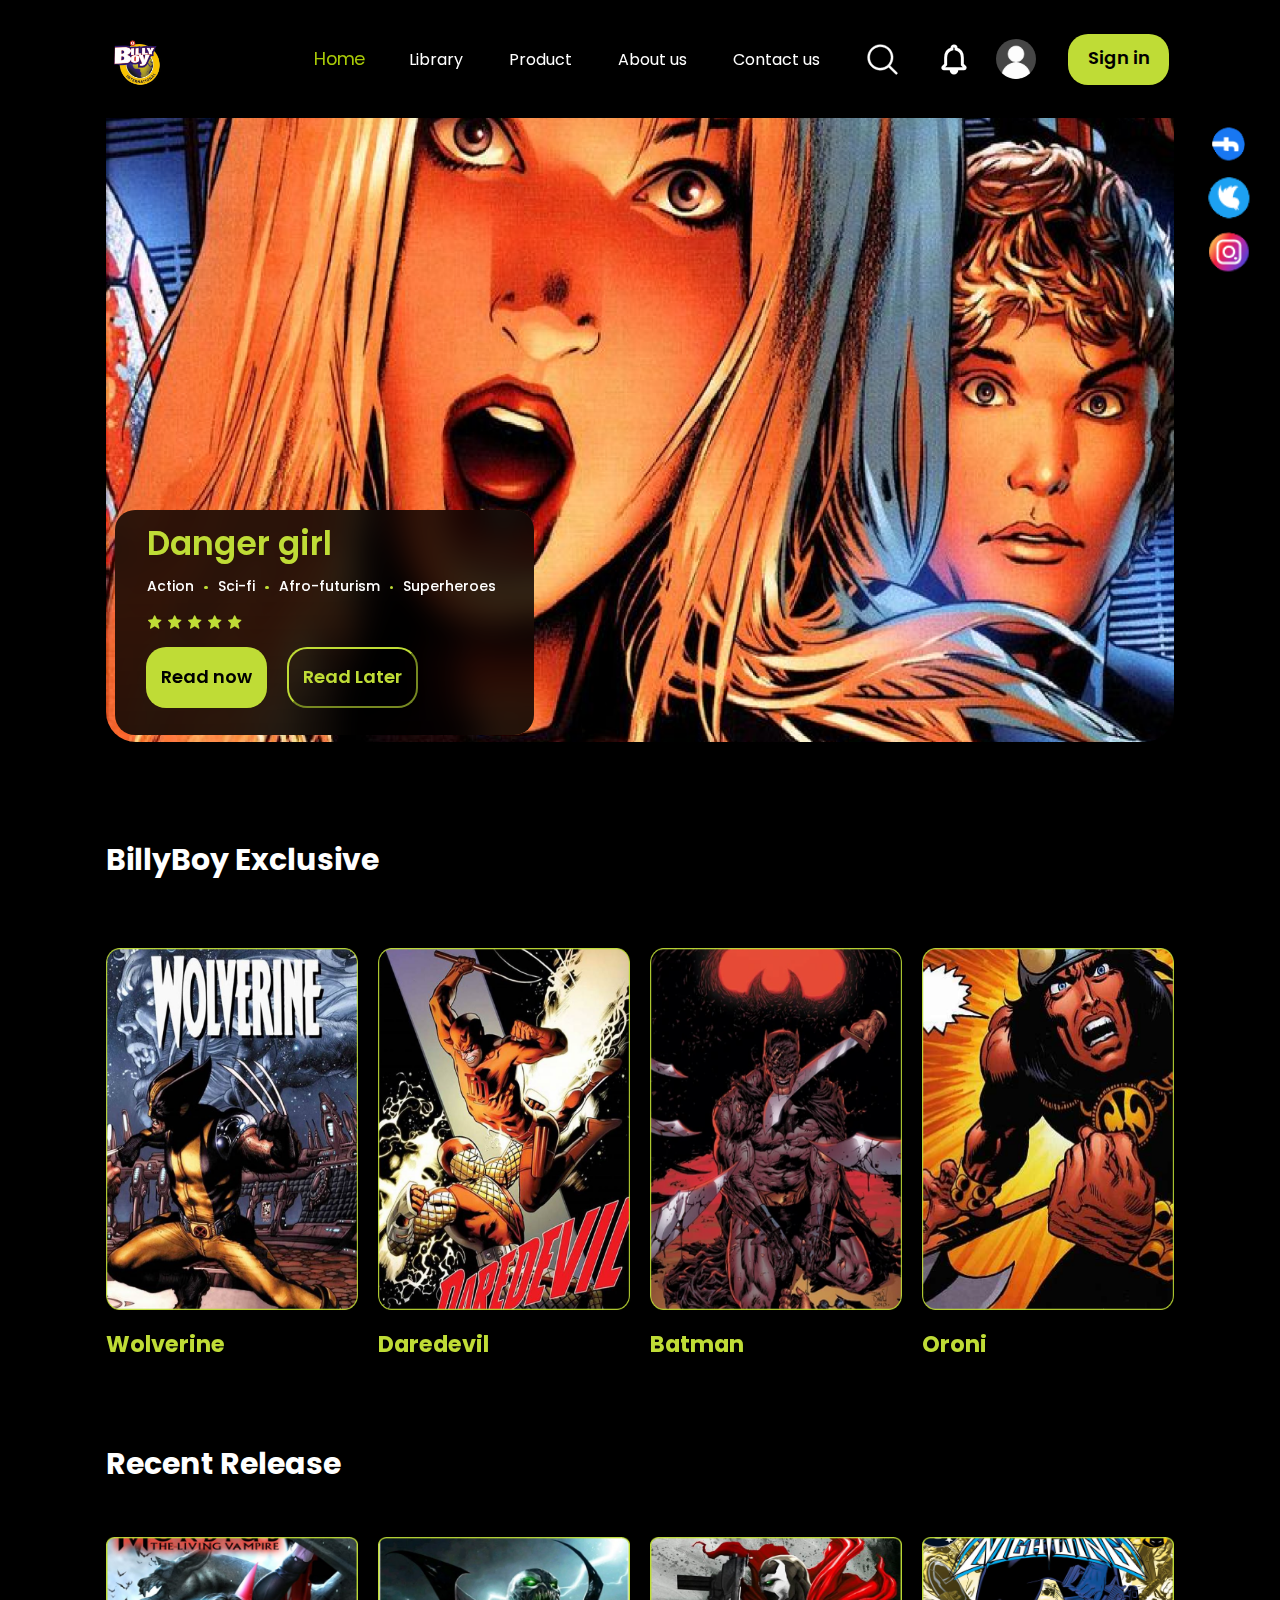
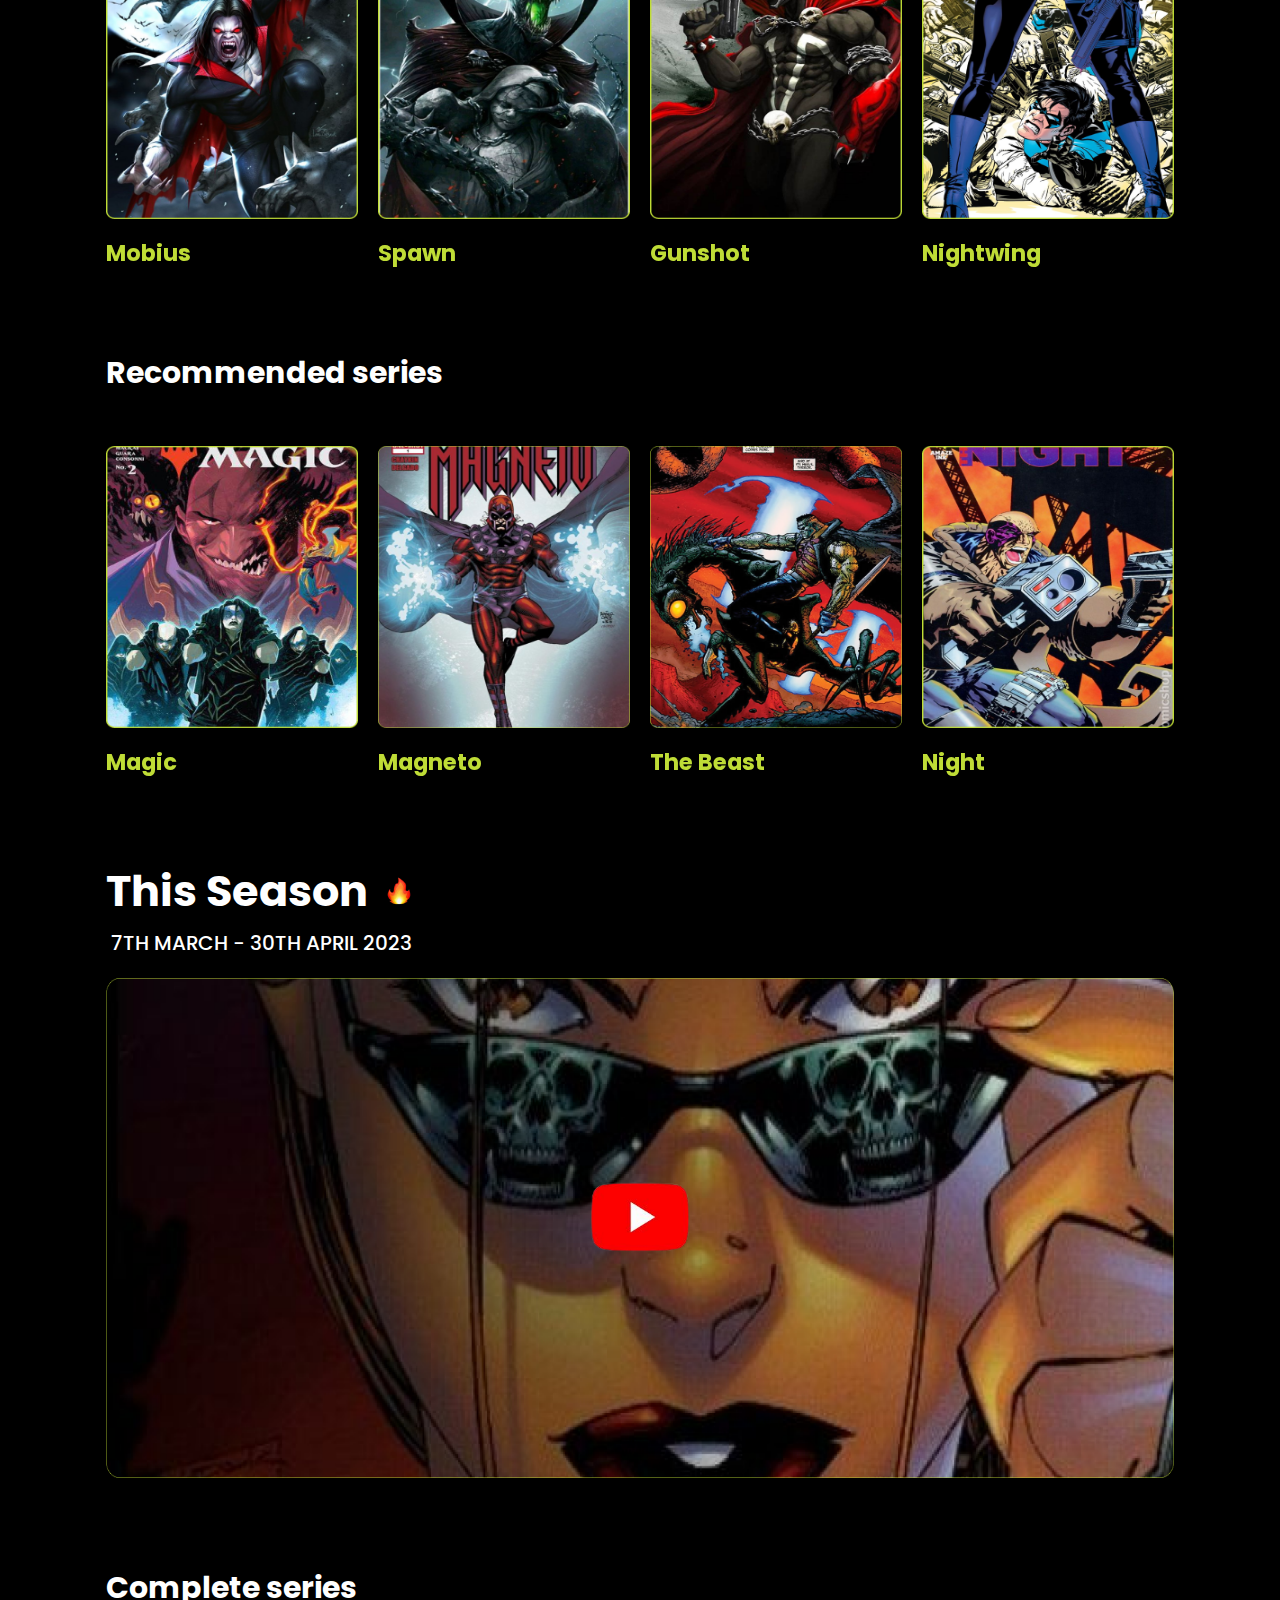
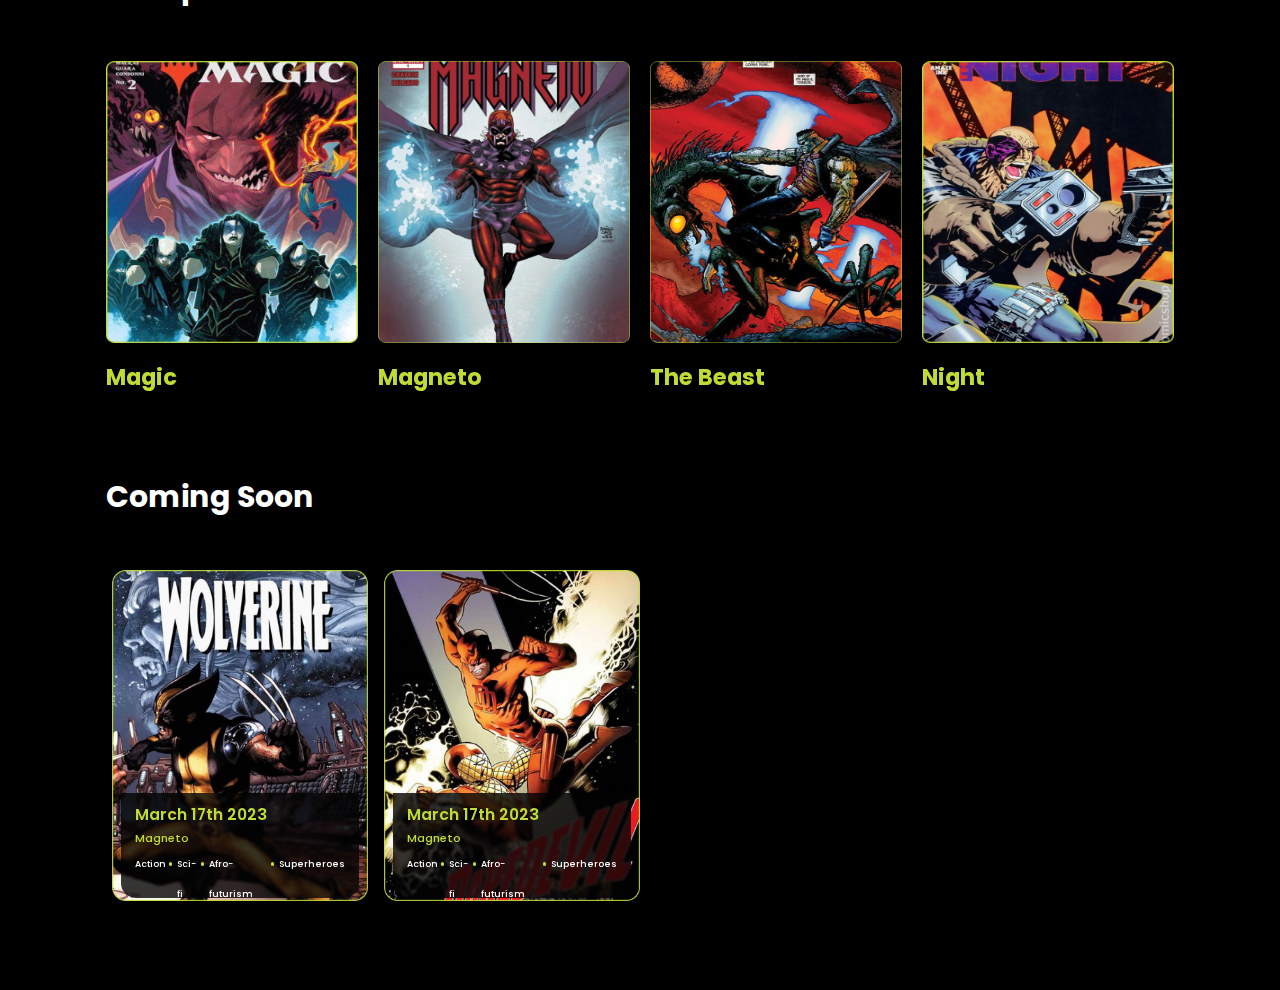
==== index.html @ fcdaa812 "BillyBoy" ====
<!DOCTYPE html>
<html lang="en">
<head>
  <meta charset="UTF-8">
  <meta http-equiv="X-UA-Compatible" content="IE=edge">
  <meta name="viewport" content="width=device-width, initial-scale=1.0">
  <link rel="shortcut-icon" href="img/favicon.ico" type="image/x-icon">
  <title>BillyBoy Comic | Homepage</title>
  <link rel="apple-touch-icon" sizes="180x180" href="img/apple-touch-icon.png">
  <link rel="icon" type="image/png" sizes="32x32" href="img/favicon-32x32.png">
  <link rel="icon" type="image/png" sizes="16x16" href="img/favicon-16x16.png">
  <link rel="manifest" href="img/site.webmanifest">
  <!-- Link To CSS -->
  <link rel="stylesheet" href="css/style.css">
  <!-- Link TO Swiper -->
  <link rel="stylesheet" href="css/swiper-bundle.min.css">
  <!-- Link to Box Icon -->
  <link rel="stylesheet" href="path/to/font-awesome/css/font-awesome.min.css">
  <link href='https://unpkg.com/boxicons@2.1.4/css/boxicons.min.css' rel='stylesheet'>
  
</head>
<body>
    <!-- Header -->
    <header>
      <!-- navbar -->
      <div class="nav container">
        <!-- Logo -->
        <a href="index.html" class="logo">
          <img src="img/BillyBoy.png" alt="BillyBoy Logo">
        </a>
        <!-- Search Box -->
        <div class="search-box">
          <!-- <input type="search" name="" id="search-input" placeholder="Search comic"> -->
          <!-- <i class='bx bx-search'></i>
          <i class='bx bx-bell'></i> -->
          <a href="#search"><img src="img/search.svg" alt=""></a>
          <a class="vector-icon3" href="#notification"><img src="img/vector3.svg" alt=""></a>
        </div>
        <!-- User -->
        <a href="#" class="user">
          <img src="img/uu.png" alt="" class="user-img">
        </a>
        <button class="btn_3">
          <a href="#sign-in" class="signin-btn">Sign in</a>
        </button>
        <div class="social-links">
          <a href="#" class="fb">
            <img src="img/fb-removebg-preview.png" alt="facebook" class="fb-icon">
          </a>
          <a href="#" class="twitter">
            <img src="img/tw-removebg-preview.png" class="twitter-icon">
          </a>
          <a href="#" class="insta">
            <img src="img/ins-removebg-preview.png" alt="" class="insta-icon">
          </a>
        </div>
        <!-- NavBar -->
        <div class="navbar">
          <a href="#home" class="nav-link nav-active">
            <!-- <i class='bx bx-home'></i> -->
            <span class="nav-link-title">Home</span>
          </a>
          <a href="#about" class="nav-link">
            <!-- <i class='bx bx-home'></i> -->
            <span class="nav-link-title">Library</span>
          </a>
          <a href="#home" class="nav-link">
            <!-- <i class='bx bx-library'></i> -->
            <span class="nav-link-title">Product</span>
          </a>
          <a href="#home" class="nav-link">
            <!-- <i class='bx bx-bell' ></i> -->
            <span class="nav-link-title">About us</span>
          </a>
          <a href="#home" class="nav-link">
            <!-- <i class='bx bx-heart'></i> -->
            <span class="nav-link-title">Contact us</span>
          </a>

      
        
        </div>
      </div>
    </header>
    <!-- Home -->
    <section class="home container" id="home">
        <!-- Home Image -->
        <img src="img/Danger.png" alt="" class="home-img">
        <!-- Home Text -->
        <div class="home-text">
          <h1 class="home-title">Danger girl</h1>
          <div class="feature">
            <p>Action <span class="dot"></span> Sci-fi <span class="dot"></span> Afro-futurism <span class="dot"></span> Superheroes</p>
          </div>
          <p class="rating">
            <i class='bx bxs-star'></i>
            <i class='bx bxs-star'></i>
            <i class='bx bxs-star'></i>
            <i class='bx bxs-star'></i>
            <i class='bx bxs-star'></i>
          </p>
          <!-- <a href="#" class="read-btn"><h3>Read now</h3></a>
          <a href="#" class="later-btn"><h3>Read Later</h3></a> -->
          <div class="cta">
            <button class="btn_1">
              <a href="#Read-now" class="read-btn">Read now</a>
            </button>
            <button class="btn_2">
              <a href="#Read-later" class="later-btn">Read Later</a>
            </button>
          </div>
        </div>
    </section>
    <!-- Home end -->
    <!-- Exclusive start -->
    <section class="exclusive container">
      <!-- heading -->
      <div class="heading">
        <h2 class="heading-title">BillyBoy Exclusive</h2> 
        <!-- Swiper buttons -->
        <div class="swiper-btn">
          <div class="swiper-button-prev"></div>
          <div class="swiper-button-next"></div>
        </div>
      </div>
      <!-- Content -->
      <div class="exclusive-content swiper">
        <div class="swiper-wrapper">
          <!-- comic box 1 -->
          <div class="swiper-slide">
            <div class="comic-box">
              <img src="img/2.png" alt="" class="comic-box-img">
              <div class="box-text">
                <h2 class="comic-title">Wolverine</h2>
              </div>
            </div>
          </div>
          <!-- comic box 2 -->
          <div class="swiper-slide">
            <div class="comic-box">
              <img src="img/1.png" alt="" class="comic-box-img">
              <div class="box-text">
                <h2 class="comic-title">Daredevil</h2>
              </div>
            </div>
          </div>
          <!-- comic box 3 -->
          <div class="swiper-slide">
            <div class="comic-box">
              <img src="img/4.png" alt="" class="comic-box-img">
              <div class="box-text">
                <h2 class="comic-title">Batman</h2>
              </div>
            </div>
          </div>
          <!-- comic box 4 -->
          <div class="swiper-slide">
            <div class="comic-box">
              <img src="img/3.png" alt="" class="comic-box-img">
              <div class="box-text">
                <h2 class="comic-title">Oroni</h2>
              </div>
            </div>
          </div>
          <!-- comic box 5 -->
          <div class="swiper-slide">
            <div class="comic-box">
              <img src="img/5.png" alt="" class="comic-box-img">
              <div class="box-text">
                <h2 class="comic-title">Morbis</h2>
              </div>
            </div>
          </div>
          <!-- comic box 6 -->
          <div class="swiper-slide">
            <div class="comic-box">
              <img src="img/6.png" alt="" class="comic-box-img">
              <div class="box-text">
                <h2 class="comic-title">Spawn</h2>
              </div>
            </div>
          </div>
          <!-- comic box 7 -->
          <div class="swiper-slide">
            <div class="comic-box">
              <img src="img/7.png" alt="" class="comic-box-img">
              <div class="box-text">
                <h2 class="comic-title">Nighthawk</h2>
              </div>
            </div>
          </div>
          <!-- comic box 8 -->
          <div class="swiper-slide">
            <div class="comic-box">
              <img src="img/8.png" alt="" class="comic-box-img">
              <div class="box-text">
                <h2 class="comic-title">Nightwing</h2>
              </div>
            </div>
          </div>
          <!-- comic box 9 -->
          <div class="swiper-slide">
            <div class="comic-box">
              <img src="img/12.png" alt="" class="comic-box-img">
              <div class="box-text">
                <h2 class="comic-title">The Beast</h2>
              </div>
            </div>
          </div> 
        </div>  
      </div>
    </section>
    <!-- Exclusive section End -->
    <!-- Recent Section Starts -->
    <section class="recent container" id="recent">
      <!-- heading -->
      <div class="heading_2" id="rec">
        <h2 class="heading-title_2">Recent Release</h2> 
        <!-- Swiper buttons -->
        <div class="swiper-btn">
          <div class="swiper-button-prev"></div>
          <div class="swiper-button-next"></div>
        </div>
      </div>
      <!-- Content -->
      <div class="recent-content swiper">
        <div class="swiper-wrapper">
          <!-- comic box 1 -->
          <div class="swiper-slide" >
            <div class="comic-box_">
              <img src="img/5.png" alt="" class="comic-box-img">
              <div class="box-text">
                <h2 class="comic-title">Mobius</h2>
              </div>
            </div>
          </div>
          <!-- comic box 2 -->
          <div class="swiper-slide">
            <div class="comic-box_">
              <img src="img/6.png" alt="" class="comic-box-img">
              <div class="box-text">
                <h2 class="comic-title">Spawn</h2>
              </div>
            </div>
          </div>
          <!-- comic box 3 -->
          <div class="swiper-slide">
            <div class="comic-box_">
              <img src="img/7.png" alt="" class="comic-box-img">
              <div class="box-text">
                <h2 class="comic-title">Gunshot</h2>
              </div>
            </div>
          </div>
          <!-- comic box 4 -->
          <div class="swiper-slide">
            <div class="comic-box_">
              <img src="img/8.png" alt="" class="comic-box-img">
              <div class="box-text">
                <h2 class="comic-title">Nightwing</h2>
              </div>
            </div>
          </div>
          <!-- comic box 5 -->
          <div class="swiper-slide">
            <div class="comic-box_">
              <img src="img/19.png" alt="" class="comic-box-img">
              <div class="box-text">
                <h2 class="comic-title">Dark Night</h2>
              </div>
            </div>
          </div>
          <!-- comic box 6 -->
          <div class="swiper-slide">
            <div class="comic-box_">
              <img src="img/16.png" alt="" class="comic-box-img">
              <div class="box-text">
                <h2 class="comic-title">Magneto</h2>
              </div>
            </div>
          </div>
          <!-- comic box 7 -->
          <div class="swiper-slide">
            <div class="comic-box_">
              <img src="img/17.png" alt="" class="comic-box-img">
              <div class="box-text">
                <h2 class="comic-title">Magic</h2>
              </div>
            </div>
          </div>
          <!-- comic box 9 -->
          <div class="swiper-slide">
            <div class="comic-box_">
              <img src="img/12.png" alt="" class="comic-box-img">
              <div class="box-text">
                <h2 class="comic-title">The Beast</h2>
              </div>
            </div>
          </div> 
        </div>  
      </div>
    </section>
    <!-- Recent section End -->
    <!-- Recommend Section Starts -->
    <section class="recommend container" id="recommend">
      <!-- heading -->
      <div class="heading_3" id="recm">
        <h2 class="heading-title_3">Recommended series</h2> 
        <!-- Swiper buttons -->
        <div class="swiper-btn">
          <div class="swiper-button-prev"></div>
          <div class="swiper-button-next"></div>
        </div>
      </div>
      <!-- Content -->
      <div class="recommend-content swiper">
        <div class="swiper-wrapper">
          <!-- comic box 1 -->
          <div class="swiper-slide" >
            <div class="comic-box__">
              <img src="img/17.png" alt="" class="comic-box-img">
              <div class="box-text">
                <h2 class="comic-title">Magic</h2>
              </div>
            </div>
          </div>
          <!-- comic box 2 -->
          <div class="swiper-slide">
            <div class="comic-box__">
              <img src="img/11.png" alt="" class="comic-box-img">
              <div class="box-text">
                <h2 class="comic-title">Magneto</h2>
              </div>
            </div>
          </div>
          <!-- comic box 3 -->
          <div class="swiper-slide">
            <div class="comic-box__">
              <img src="img/12.png" alt="" class="comic-box-img">
              <div class="box-text">
                <h2 class="comic-title">The Beast</h2>
              </div>
            </div>
          </div>
          <!-- comic box 4 -->
          <div class="swiper-slide">
            <div class="comic-box__">
              <img src="img/19.png" alt="" class="comic-box-img">
              <div class="box-text">
                <h2 class="comic-title">Night</h2>
              </div>
            </div>
          </div>
          <!-- comic box 5 -->
          <div class="swiper-slide">
            <div class="comic-box__">
              <img src="img/19.png" alt="" class="comic-box-img">
              <div class="box-text">
                <h2 class="comic-title">Dark Night</h2>
              </div>
            </div>
          </div>
          <!-- comic box 6 -->
          <div class="swiper-slide">
            <div class="comic-box__">
              <img src="img/16.png" alt="" class="comic-box-img">
              <div class="box-text">
                <h2 class="comic-title">Magneto</h2>
              </div>
            </div>
          </div>
          <!-- comic box 7 -->
          <div class="swiper-slide">
            <div class="comic-box__">
              <img src="img/17.png" alt="" class="comic-box-img">
              <div class="box-text">
                <h2 class="comic-title">Magic</h2>
              </div>
            </div>
          </div>
          <!-- comic box 9 -->
          <div class="swiper-slide">
            <div class="comic-box__">
              <img src="img/12.png" alt="" class="comic-box-img">
              <div class="box-text">
                <h2 class="comic-title">The Beast</h2>
              </div>
            </div>
          </div> 
        </div>  
      </div>
    </section>
    <!-- Recommend Section Ends -->
    <section class="season container" id="season">
      <!-- heading -->
      <div class="heading_4" id="seas">
        <h5 class="heading-title_4">This Season</h5>
        <img class="fire" src="img/fire.png"/>
      </div>
      <h6>7TH MARCH - 30TH APRIL 2023</h6>
      <div class="youtube">
        <img class="youtube-img" src="img/15.png" alt="">
        <a href="#"><img class="youtube-icon" src="img/youtube.png"></a>
      </div>
    </section>
    <!-- Complete Series Section Starts -->
    <section class="complete container" id="series">
      <!-- heading -->
      <div class="heading_5" id="com-series">
        <h2 class="heading-title_5">Complete series</h2> 
        <!-- Swiper buttons -->
        <div class="swiper-btn">
          <div class="swiper-button-prev"></div>
          <div class="swiper-button-next"></div>
        </div>
      </div>
      <!-- Content -->
      <div class="recommend-content swiper">
        <div class="swiper-wrapper">
          <!-- comic box 1 -->
          <div class="swiper-slide" >
            <div class="comic-box_5">
              <img src="img/17.png" alt="" class="comic-box-img">
              <div class="box-text">
                <h2 class="comic-title">Magic</h2>
              </div>
            </div>
          </div>
          <!-- comic box 2 -->
          <div class="swiper-slide">
            <div class="comic-box_5">
              <img src="img/11.png" alt="" class="comic-box-img">
              <div class="box-text">
                <h2 class="comic-title">Magneto</h2>
              </div>
            </div>
          </div>
          <!-- comic box 3 -->
          <div class="swiper-slide">
            <div class="comic-box_5">
              <img src="img/12.png" alt="" class="comic-box-img">
              <div class="box-text">
                <h2 class="comic-title">The Beast</h2>
              </div>
            </div>
          </div>
          <!-- comic box 4 -->
          <div class="swiper-slide">
            <div class="comic-box_5">
              <img src="img/19.png" alt="" class="comic-box-img">
              <div class="box-text">
                <h2 class="comic-title">Night</h2>
              </div>
            </div>
          </div>
          <!-- comic box 5 -->
          <div class="swiper-slide">
            <div class="comic-box_5">
              <img src="img/19.png" alt="" class="comic-box-img">
              <div class="box-text">
                <h2 class="comic-title">Dark Night</h2>
              </div>
            </div>
          </div>
          <!-- comic box 6 -->
          <div class="swiper-slide">
            <div class="comic-box_5">
              <img src="img/16.png" alt="" class="comic-box-img">
              <div class="box-text">
                <h2 class="comic-title">Magneto</h2>
              </div>
            </div>
          </div>
          <!-- comic box 7 -->
          <div class="swiper-slide">
            <div class="comic-box_5">
              <img src="img/17.png" alt="" class="comic-box-img">
              <div class="box-text">
                <h2 class="comic-title">Magic</h2>
              </div>
            </div>
          </div>
          <!-- comic box 9 -->
          <div class="swiper-slide">
            <div class="comic-box_5">
              <img src="img/12.png" alt="" class="comic-box-img">
              <div class="box-text">
                <h2 class="comic-title">The Beast</h2>
              </div>
            </div>
          </div> 
        </div>  
      </div>
    </section>
    <!-- Complete Seies Section Ends -->
      <!-- Coming Soon Starts -->
    <section class="coming-soon container" id="coming">
        <!-- heading -->
        <div class="heading_6" id="com-soon">
          <h2 class="heading-title_6">Coming Soon</h2> 
          <!-- Swiper buttons -->
          <div class="swiper-btn">
            <div class="swiper-button-prev"></div>
            <div class="swiper-button-next"></div>
          </div>
        </div>
        <!-- Content -->
        <div class="coming-content swiper">
          <div class="swiper-wrapper">
            <!-- comic box 1 -->
            <div class="swiper-slide" >
              <div class="comic-box_6">
                <img src="img/2.png" alt="" class="comic-box-img_1">
                <div class="box-text">
                  <h2 class="date">March 17th 2023</h2>
                  <span class="comic">Magneto</span>
                  <div class="feat">
                    <p>Action <span class="dt"></span> Sci-fi <span class="dt"></span> Afro-futurism <span class="dt"></span> Superheroes</p>
                  </div>
                </div>
              </div>
            </div>
            <div class="swiper-slide" >
              <div class="comic-box_6">
                <img src="img/1.png" alt="" class="comic-box-img_1">
                <div class="box-text">
                  <h2 class="date">March 17th 2023</h2>
                  <span class="comic">Magneto</span>
                  <div class="feat">
                    <p>Action <span class="dt"></span> Sci-fi <span class="dt"></span> Afro-futurism <span class="dt"></span> Superheroes</p>
                  </div>
                </div>
              </div>
            </div>
           </div>
         </div>
            <!-- comic box 2 -->
            <!-- <div class="swiper-slide">
              <div class="comic-box_6">
                <img src="img/11.png" alt="" class="comic-box-img">
                <div class="box-text">
                  <h2 class="comic-title">Magneto</h2>
                </div>
              </div>
            </div> -->
      </section>
      <!-- Coming Soon Section Ends -->
          






    <!-- Link To Swiper js -->
    <script src="js/swiper-bundle.min.js"></script>
    <!-- Link to Js -->
    <script src="js/main.js"></script>

</body>
</html>
---- css/style.css ----
@import url('https://fonts.googleapis.com/css2?family=Montserrat:ital,wght@0,100;0,200;0,300;0,400;0,800;1,200&family=Outfit:wght@400;500;600;700;900&family=Poppins:wght@400;500;600;700&display=swap');

*{
  font-family: 'Poppins', sans-serif;
  margin: 0;
  padding: 0;
  scroll-behavior: smooth;
  box-sizing: border-box;
  scroll-padding-top: 2rem;
}

/* Some variables */
:root {
  --main-color:#BFDC36 ;
  --hover-color: hsl(70, 93%, 41%);
  --body-color:#000000;
  --container-color:#464646 ;
  --text-color:#fff ;
}

a{
  text-decoration:none;
}

li{
  list-style: none;
}

section{
  padding: 3rem 0 2rem;
}

img{
  width: 100%;
}

.logo{
  width: 50px;
  height: 50px;
  left: 90px;
  top: 30px;
  margin: 10px auto 2px 2px;
}

.bx{
  cursor: pointer;
}

body{
  background: var(--body-color);
  color: var(--text-color);
}

.container{
  max-width: 1068px;
  margin: auto;
  width: 100%;
}
header{
  position: fixed;
  top: 0;
  left: 0;
  width: 100%;
  background:var(--body-color);
  z-index: 100;
}

/* Nav */
.nav{
  display: flex;
  align-items: center;
  justify-content: center;
  padding: 5px;
}

/* Search Box */
.search-box{
  width: 100px;
  height: 100px;
  display: flex;
  align-items: center;
  column-gap: 2.7rem;
  margin-top: 0.5rem;
}


/* User */
.user{
  display: flex;
  margin-left: 1.8rem;
  margin-right: 2rem;
}

/* .vector-icon3 {
  margin-left: 8px;
} */

.user-img{
  width: 40px;
  height: 40px;
  object-fit: cover;
  object-position: center;
  border-radius: 50%;
  align-items: center;
  background: var(--container-color);
}

.btn_3{
  width: 101px;
  height: 51px;
  /* left: 1516px; */
  top: 50px;

  background: #BFDC36;
  border-radius: 20px;
  border:none;
  /* margin-left: 150px; */
  /* margin-right: 12px;
  margin-left: 5rem; */
}

.btn_3 .signin-btn{
  line-height: 20px;
  color: var(--body-color);
  font-style: normal;
  font-weight: 600;
  font-size: 18px;
  line-height: 20px;
}

.btn_3 .signin-btn:hover{
  color: var(--text-color);
}

/* Navbar */
.navbar{
  position:fixed;
  /* top: 50%; */
  transform: translateY(-50%);
  margin-top: 1.6rem;
  /* left: 18px; */
  display: flex;
  /* flex-direction: column; */
  /* row-gap: 5rem; */
  padding:0 5px;
  margin-right: 10rem;
}

.social-links{
  position: fixed;
  top: 12%;
  /* left: 400px; */
  right: 10px;
  flex-direction: column ;
  row-gap: 20rem;
  width: 60px;
  margin: 10px;
  object-fit: cover;
  /* object-position: center; */
  border-radius:100px;
  align-items: center;
  /* background: #070477; */
}

.nav-link{
  display: flex;
  align-items: center;
  color: var(--text-color);
  padding: 0 15px;
  margin-left: 1rem;
}

.nav-link:hover,
.nav-active{
  color: var(--hover-color);
  transition: 0.25s all linear;
  transform: scale(1.1);

}

.nav-link .bx{
  font-size: 1.6rem;
}

.nav-link-title{
  font-size: 1rem;
}

/* Home */
.home{
  position: relative;
  height: 450px;
  display: flex;
  align-items: center;
  /* margin-top: 5rem ; */
  border-radius: 0.5rem;
}

.home-img{
  position: absolute;
  width: 100%;
  height: 155%;
  z-index: -1;
  object-fit: center;
  border-radius: 30px;
  margin-top: 20rem;
}
/* .home-img .home-text{
  padding-top: 100px;
} */
.home-text{
  padding: 31px;
  margin-top: 780px;
  margin-left: 9px;
  margin-bottom: 2px; 
  background: linear-gradient(359.3deg, #000000 -235.13%, rgba(0, 0, 0, 0.8) 61.96%);
  backdrop-filter: blur(15px);
  /* Note: backdrop-filter has minimal browser support */
  
  border-radius: 20px;
  width: 419px;
  height: 225px;
  /* left: 50px; */
  top: 767px;
  justify-content: center;
  align-items: center;
  z-index: 1;
}

.home-title{
  font-size: 33px;
  font-weight: 600;
  color: var(--main-color);
  width: 241px;
  height: 20px;
  line-height: 5px;
  margin-left: 1px;
}

.youtube{
 display: inline-flex;
 align-items: center;
 justify-content: center;
}



.youtube > .youtube-img{
  height: 500px;
}
 .youtube  > .inline{
 position: absolute;
 display: flex;
 margin-bottom: 300px;
 margin-left: 20px;
}

.inline > img{
  width: 79px;
  height: 79px;
}

.inline > h5{
  width: 216px;
  font-size: 21px;
  height: 20px;
  margin-top: 20px;
}

.youtube a{
  position: absolute;
  width: 118px;
  height: 118px;
}
.youtube > .youtube-icon{
  position: absolute;
  width:118px;
  height: 118px;
  margin-left: 115px;
  margin-bottom: 10px;
  margin-right: 100px;
  /* flex-direction: column; */
  justify-content: flex-end;
  padding: 14px;
}
.feature{
  margin-top: 10px;
  margin-left: 1px;
}

.feature p{
  font-size: 14px;
  font-weight: 500;
  line-height: 30px;
  height: 5px;
  display: flex;
}

/* .home-text p{
  font-size: 0.938rem;
  color: var(--text-color);
  display: flex;
  padding-top: 20px;
} */
 .dot{
  background: var(--main-color);
  width: 0.2355rem;
  height:0.2355rem;
  border-radius: 120px;
  margin-top:15px;
  margin-left: 10px;
  margin-right: 10px;
}

.rating{
  width: 152px;
  height: 24px;
  left: 140px;
  margin-top: 35px;
}

.rating .bxs-star{
  color: var(--main-color);
  /* padding-bottom: 20px; */
  width: 15px;
  height: 24px;
  margin-left: 1px;
  display: inline-flex;
}

.cta{
  display: flex;
}

.btn_1{
  display: flex;
  /* color:var(--text-color); */
  width: 121px;
  height: 61px;
  align-items: center;
  justify-content: center;
  border-radius: 20px;
  background: var(--main-color);
  border: none;
  margin-top: 12px;
 
}

.btn_2{
  display: flex;
  width: 131px;
  height: 61px;
  align-items: center;
  justify-content: center;
  border-radius: 20px;
  border-color: var(--main-color);
  background: none;
  margin-left: 20px;
  margin-top: 12px;
}

.read-btn{
  color: var(--body-color);
}

.btn_1 .read-btn{
  width: 115px;
  height: 20px;
  font-weight:600;
  font-size: 18px;
  line-height: 20px;
  font-style: normal;
}

.later-btn{
  color: var(--main-color);
}

.btn_2 .later-btn{
  width: 115px;
  height: 20px;
  font-weight: 600;
  font-size: 18px;
  line-height: 20px;
  font-style: normal;
}

/* Heading */

.heading{
  display: flex;
  align-items: center;
  justify-content: space-between;
  width: 1090x;
  height:400px; 
  left: 84px;
  top: 1233px;
  margin-top: 50px;
  /* margin-bottom: 1rem; */
}

.heading_2{
  display: flex;
  justify-content: space-between;
  /* margin: 50px; */
}

.heading_3{
  display: flex;
  justify-content: space-between;
}

.heading-title_2{
  width: 337px;
  /* left: 300px; */
  font-weight: 700;
  font-size: 30px;
  margin-bottom: 50px;
}

.heading-title_3{
  width: 337px;
  font-weight:700;
  font-size:30px ;
  margin-bottom: 50px;
}

.heading > .heading-title,
.heading > .swiper-btn{
  margin-top: 24rem;
  margin-bottom: 10rem;
}

.heading-title{
  width: 337px;
  left: 90px;
  /* top: 1242px; */
  font-weight: 700;
  font-size: 30px;
  /* line-height: 20px; */
  /* display: flex;
  align-items: center; */
}



/*  Comic box */

.comic-box > .comic-box-img{
  left: 86px;
  width: 100%;
  height:362px;
}

.comic-box > .comic-box-img:hover{
  transform: 0.3s all linear;
  transform: scale(1.1);
  transform: translateZ(2);
}

.comic-box .box-text{
color: var(--main-color);
font-size: 15px;
margin-top: 10px;
}

.comic-box_ .box-text{
  color: var(--main-color);
font-size: 15px;
margin-top: 10px;
}

.comic-box_ > .comic-box-img{
  width: 100%;
  height: 282px;
}

.comic-box_ > .comic-box-img:hover{
  transform: 0.3s all linear;
  transform: scale(1.1);
  transform: translateY(1);
 }

.comic-box__ > .comic-box-img{
  width: 100%;
  height: 282px;
}
.comic-box__ > .comic-box-img:hover{
  transform: 0.3s all linear;
  transform: scale(1.1);
  transform: translateZ(2);
 }

.comic-box__ .box-text{
  color: var(--main-color);
font-size: 15px;
margin-top: 10px;
}

/* Swiper buttons */
.swiper-btn{
  display: flex;
}

.swiper-button-next,
.swiper-button-prev{
  position: static !important;
  margin: 0 30px 0 10px !important;
}

.swiper-button-prev::after{
  color: var(--text-color);
  font-size: 15px !important;
  font-weight: 700;
}

.swiper-button-next::after{
  color: var(--body-color);
  font-size: 15px !important;
  font-weight: 700;
}

.swiper-button-next{
  background: var(--main-color);
  border-radius: 50%;
  width: 0.1rem;
  padding: 25px;
}

.swiper-button-prev{
  background: var(--container-color);
  border-radius: 50%;
  width: 0.1rem;
  padding: 25px;
}

/* #recent > #rec{
  height: 300px;
} */

/* #rec > .heading-title,
#rec > .swiper-btn{
  margin-bottom: 12rem;
} */

#recent > .comic-box{
  margin-bottom: 90%;

}
.heading_4{
  /* display:flex; */
  display: flex;
  /* justify-content: center; */
  align-items: center;
  
}

.heading_4 > .heading-title_4{
  font-weight: 700;
  font-size: 43px;
  width:280px;
}

 .fire{
  height: 30.998966276707165px;
  width: 25.559999465942386px;
  /* margin-left: 340px; */
  border-radius: 0px;
}

 h6{
  width: 349px;
  height: 20px;
  margin-left: 5px;
  font-style: normal;
  font-weight: 500;
  font-size: 20px;
  margin-top: 5px;
}

.youtube-img{
  margin-top:30px;
}

.heading_5{
  display: flex;
  justify-content: space-between;
}

.heading-title_5{
  width: 337px;
  font-weight:700;
  font-size:30px ;
  margin-bottom: 50px;
}

.comic-box_5 > .comic-box-img{
  width: 100%;
  height: 282px;
}

.comic-box_5 > .comic-box-img:hover{
  transform: 0.3s all linear;
  transform: scale(1.1);
  transform: translateZ(2);
 }

.comic-box_5 .box-text{
  color: var(--main-color);
  font-size: 15px;
  margin-top: 10px;
}

.heading_6{
  display: flex;
  justify-content: space-between;
}

.heading-title_6{
  width: 337px;
  font-weight:700;
  font-size:30px ;
  margin-bottom: 50px;
}



/* .comic-box_6 > .comic-box-img:hover{
 transform: 0.3s all linear;
 transform: scale(1.1);
 transform: translateZ(2);
} */

/* .comic-box_6 .box-text{
  color: var(--main-color);
  font-size: 15px;
  margin-top: 10px;
} */

.comic-box_6{
  position: relative;
  padding: 0 10px 50px 6px;
  width:292px ;
  overflow: hidden;
}

.comic-box_6 > .comic-box-img_1{
  width: 256px;
  height: 57%;
}

.comic-box_6 .box-text{
  position: absolute;
  bottom: 0;
  left: 0;
  width: 238px;
  height: 105px;
  margin-bottom: 60px;
  margin-left: 15px;
  margin-right: 10px;
  display: flex;
  flex-direction: column;
  justify-content: flex-end;
  padding: 14px;
  background: linear-gradient(116.5deg, rgba(3, 3, 3, 0.8) 13.94%, rgba(3, 3, 3, 0.8) 79.96%);
backdrop-filter: blur(1px);
/* Note: backdrop-filter has minimal browser support */

border-radius: 0px 0px 15px 15px;
overflow: hidden;
}

 .date{
  font-size: 0.97rem;
  padding-bottom: 5px;
  font-weight: 600;
  color: var(--main-color);
  line-height: 20px;
} 

.comic{
  font-size: 0.7rem;
  font-weight: 500;
  padding-bottom: 2px;
  color: var(--main-color);
}

.box-text > .feat{
  margin-bottom: 30px;
} */

/* .dot{
  background: var(--main-color);
  width: 0.2345rem;
  height:0.2345rem;
  border-radius: 100px;
  margin-top:15px;
  margin-left: 10px;
  margin-right: 10px;
} */


.feat{
  margin-top: 10px;
  margin-left: 1px;
  /* margin-bottom: 50px; */
}

.feat > p{
  font-size: 9px;
  font-weight: 500;
  line-height: 30px;
  height: 5px;
  display: flex;
}

.dt{
  background: var(--main-color);
  width: 0.2355rem;
  height:0.2355rem;
  border-radius: 120px;
  margin-top: 13px;
  margin-left: 2.69px;
  margin-right: 5px;
}
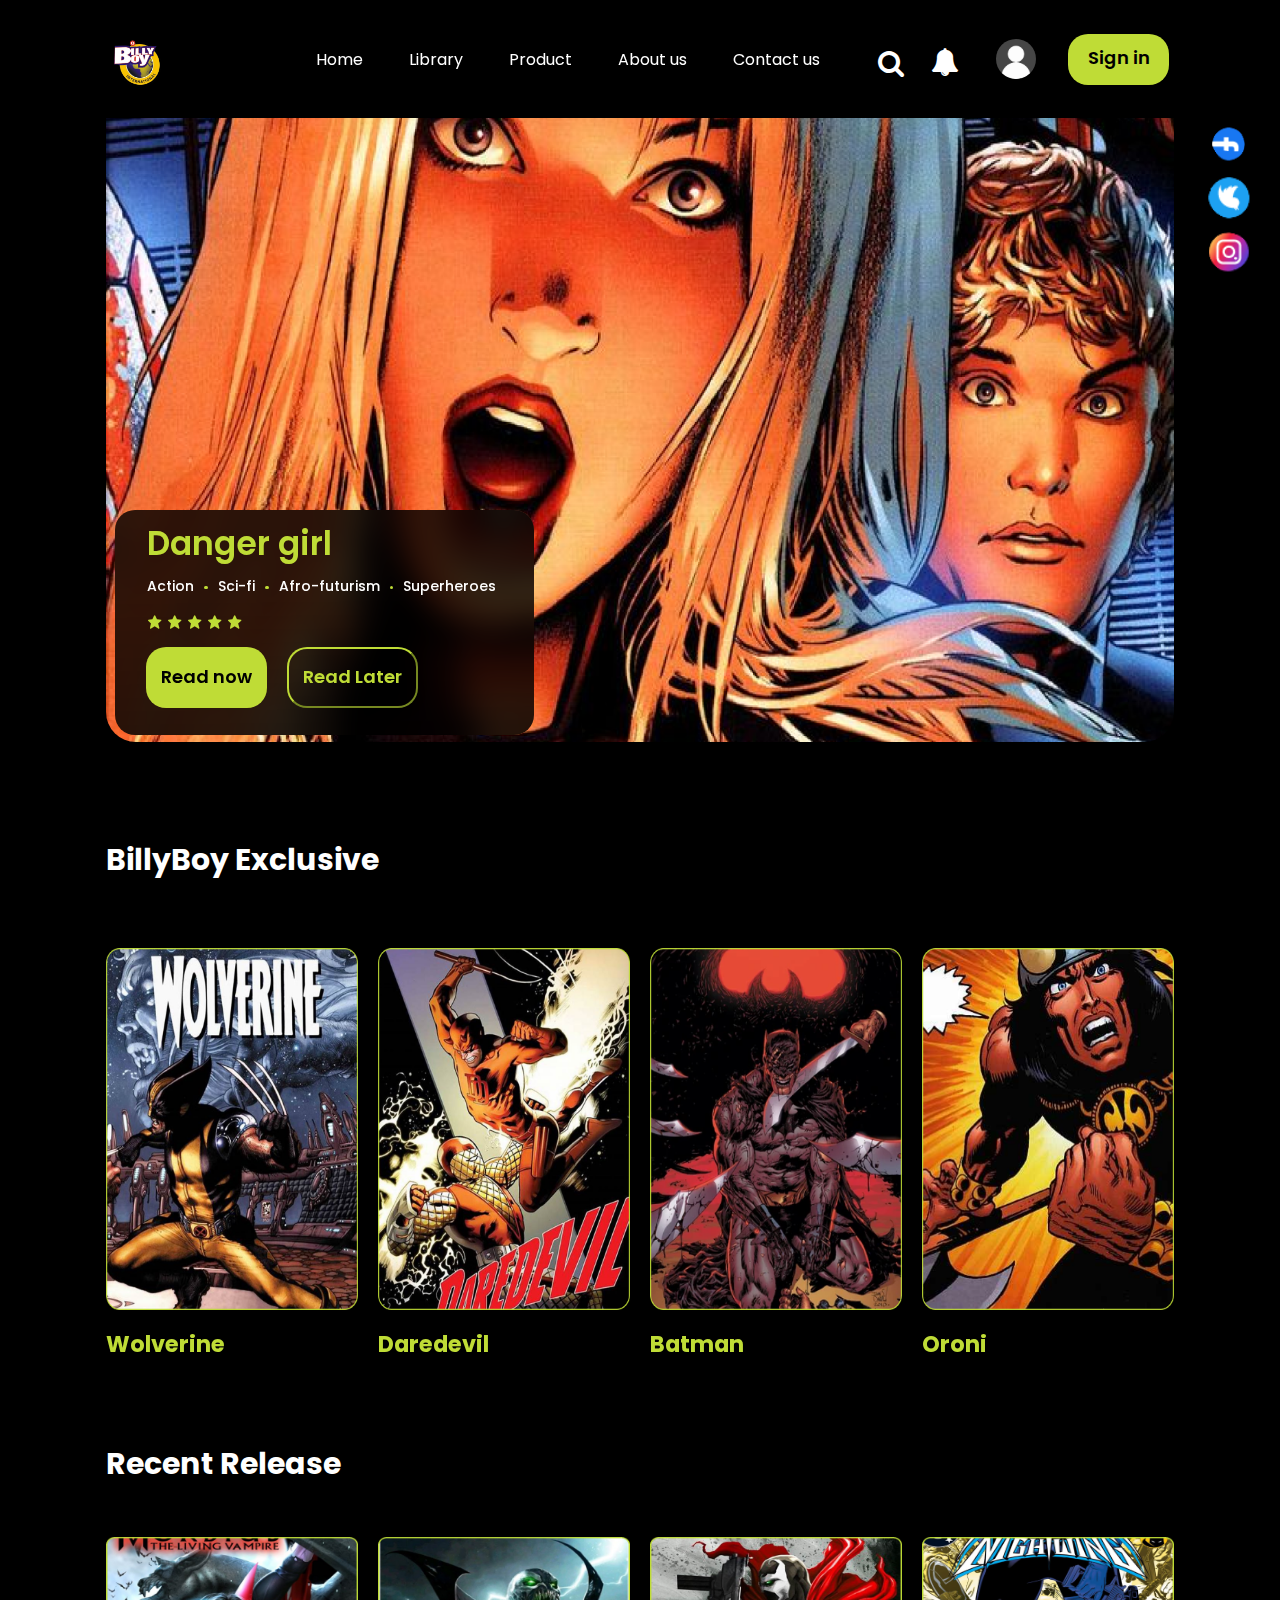
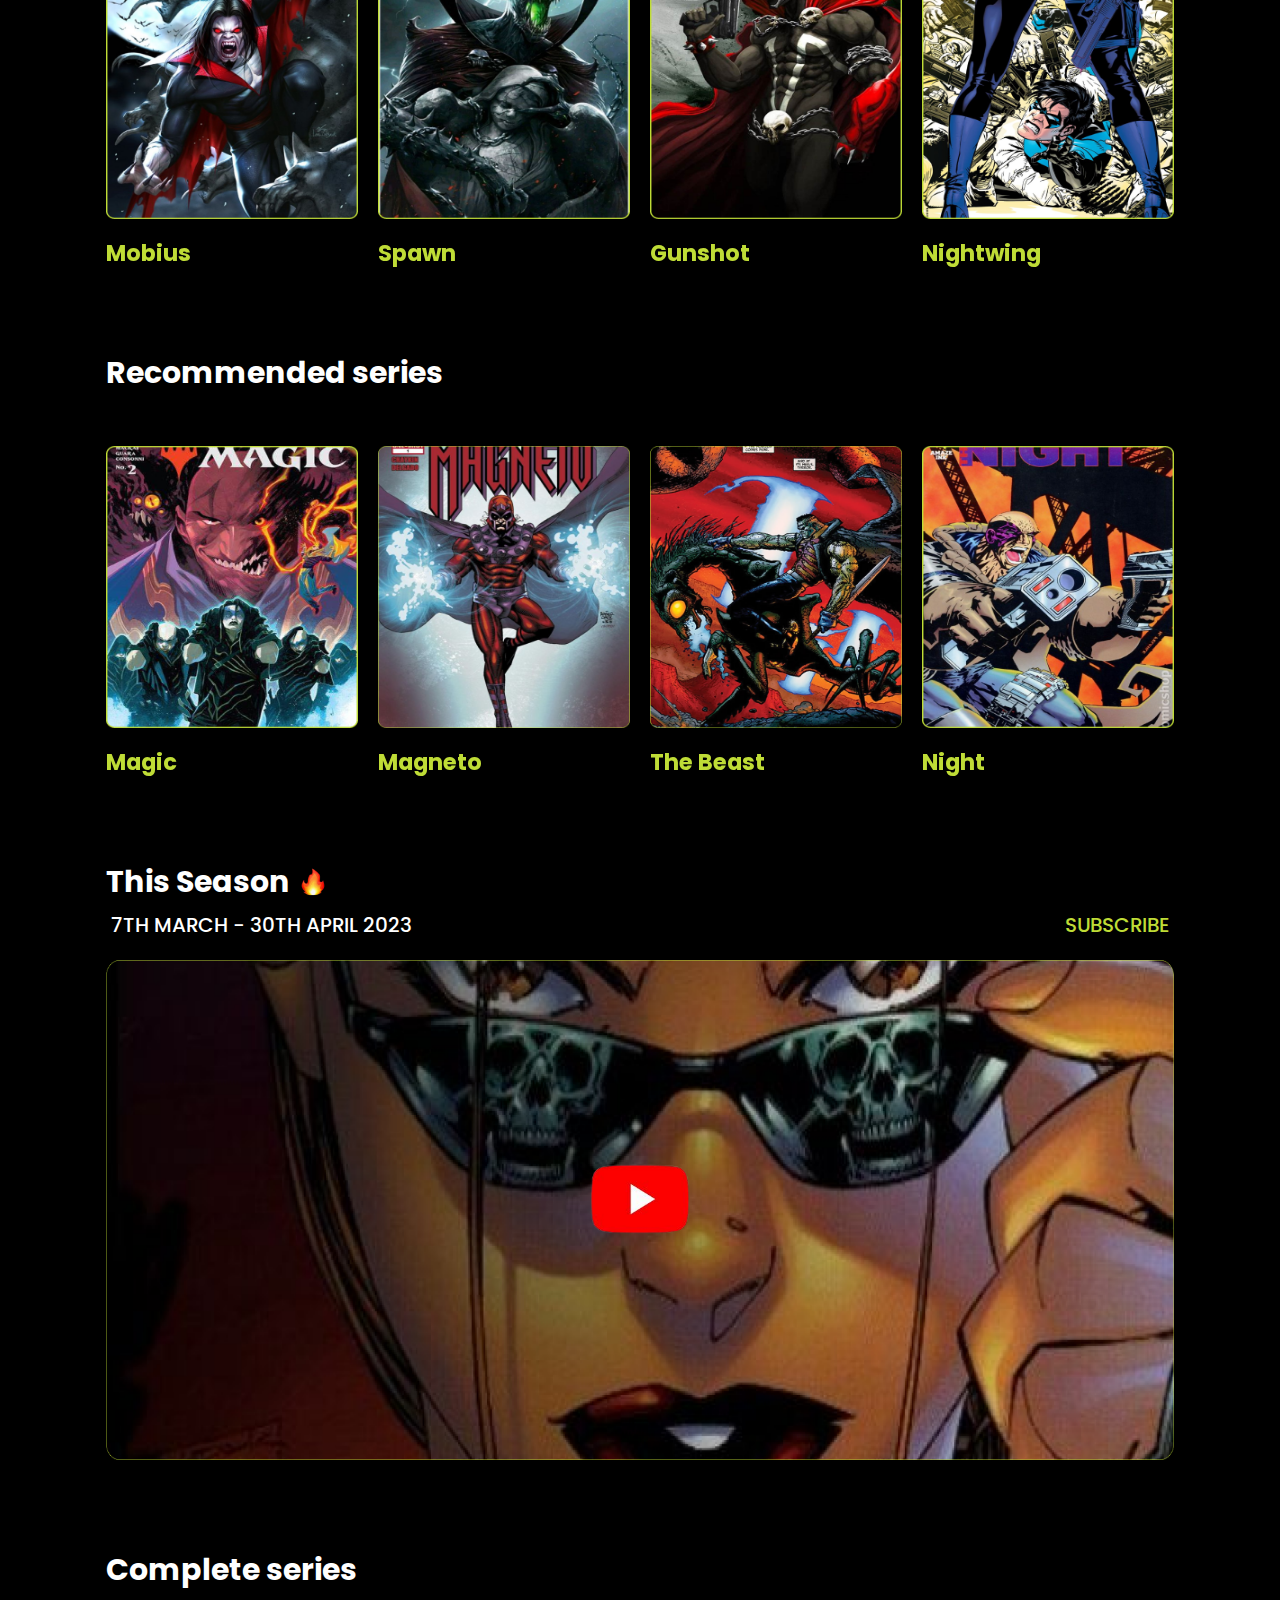
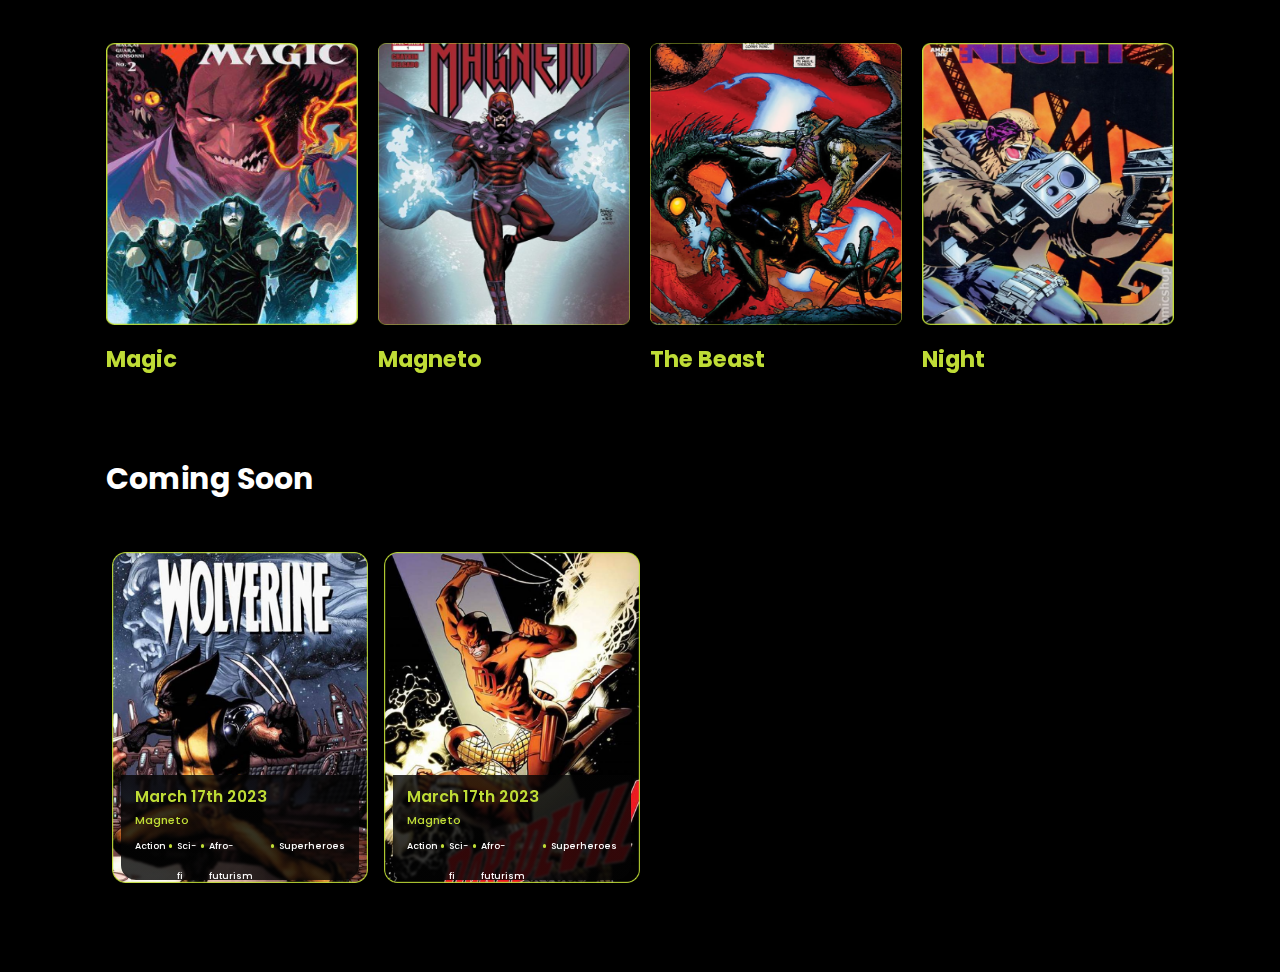
==== commit d5cec331: "BillyBoy" ====
--- a/index.html
+++ b/index.html
@@ -15,7 +15,7 @@
   <!-- Link TO Swiper -->
   <link rel="stylesheet" href="css/swiper-bundle.min.css">
   <!-- Link to Box Icon -->
-  <link rel="stylesheet" href="path/to/font-awesome/css/font-awesome.min.css">
+  <link rel="stylesheet" href="https://cdnjs.cloudflare.com/ajax/libs/font-awesome/4.7.0/css/font-awesome.min.css">
   <link href='https://unpkg.com/boxicons@2.1.4/css/boxicons.min.css' rel='stylesheet'>
   
 </head>
@@ -31,10 +31,10 @@
         <!-- Search Box -->
         <div class="search-box">
           <!-- <input type="search" name="" id="search-input" placeholder="Search comic"> -->
-          <!-- <i class='bx bx-search'></i>
-          <i class='bx bx-bell'></i> -->
-          <a href="#search"><img src="img/search.svg" alt=""></a>
-          <a class="vector-icon3" href="#notification"><img src="img/vector3.svg" alt=""></a>
+          <a href="#search"></a><i class="fa fa-search fa-2x"></i></a>
+          <a href="#notification"><i class="fa fa-bell fa-2x"></i></a>
+          <!-- <a href="#search"><img src="img/search.svg" alt=""></a> -->
+          <!-- <a class="vector-icon3" href="#notification"><img src="img/vector3.svg" alt=""></a> -->
         </div>
         <!-- User -->
         <a href="#" class="user">
@@ -56,8 +56,7 @@
         </div>
         <!-- NavBar -->
         <div class="navbar">
-          <a href="#home" class="nav-link nav-active">
-            <!-- <i class='bx bx-home'></i> -->
+          <a href="#home" class="nav-link">
             <span class="nav-link-title">Home</span>
           </a>
           <a href="#about" class="nav-link">
@@ -68,7 +67,7 @@
             <!-- <i class='bx bx-library'></i> -->
             <span class="nav-link-title">Product</span>
           </a>
-          <a href="#home" class="nav-link">
+          <a href="about.html" class="nav-link">
             <!-- <i class='bx bx-bell' ></i> -->
             <span class="nav-link-title">About us</span>
           </a>
@@ -76,9 +75,6 @@
             <!-- <i class='bx bx-heart'></i> -->
             <span class="nav-link-title">Contact us</span>
           </a>
-
-      
-        
         </div>
       </div>
     </header>
@@ -395,9 +391,13 @@
       <!-- heading -->
       <div class="heading_4" id="seas">
         <h5 class="heading-title_4">This Season</h5>
-        <img class="fire" src="img/fire.png"/>
-      </div>
-      <h6>7TH MARCH - 30TH APRIL 2023</h6>
+          <img class="fire" src="img/fire.png"/>
+          
+      </div>
+      <div class="details">
+        <h6 class="id">7TH MARCH - 30TH APRIL 2023</h6>
+        <a href="#" class="sub-link"><h6 class="subscribe">SUBSCRIBE</h6></a>
+      </div>
       <div class="youtube">
         <img class="youtube-img" src="img/15.png" alt="">
         <a href="#"><img class="youtube-icon" src="img/youtube.png"></a>
@@ -534,17 +534,9 @@
             </div>
            </div>
          </div>
-            <!-- comic box 2 -->
-            <!-- <div class="swiper-slide">
-              <div class="comic-box_6">
-                <img src="img/11.png" alt="" class="comic-box-img">
-                <div class="box-text">
-                  <h2 class="comic-title">Magneto</h2>
-                </div>
-              </div>
-            </div> -->
       </section>
       <!-- Coming Soon Section Ends -->
+      <div class="next-page"></div>
           
 
 
--- a/css/style.css
+++ b/css/style.css
@@ -42,8 +42,21 @@
   margin: 10px auto 2px 2px;
 }
 
-.bx{
+.bx,
+.fa{
   cursor: pointer;
+}
+
+.fa-bell{
+  margin-left: 15px;
+  color: var(--text-color);
+}
+
+.fa-bell:hover,
+.fa-search:hover{
+  color: var(--hover-color);
+  transition: 0.25s all linear;
+  transform: scale(1.1);
 }
 
 body{
@@ -79,8 +92,9 @@
   height: 100px;
   display: flex;
   align-items: center;
-  column-gap: 2.7rem;
+  column-gap: 0.7rem;
   margin-top: 0.5rem;
+  font-size: 14px;
 }
 
 
@@ -170,15 +184,21 @@
   margin-left: 1rem;
 }
 
-.nav-link:hover,
-.nav-active{
+.nav-link:hover{
   color: var(--hover-color);
   transition: 0.25s all linear;
   transform: scale(1.1);
 
 }
 
-.nav-link .bx{
+.nav-link::after{
+  content: "";
+  color: var(--hover-color);
+  transition: 0.25s all linear ;
+  transform: scale(1.1);
+}
+
+.nav-link .fa{
   font-size: 1.6rem;
 }
 
@@ -552,23 +572,44 @@
   display: flex;
   /* justify-content: center; */
   align-items: center;
-  
+
 }
 
 .heading_4 > .heading-title_4{
   font-weight: 700;
-  font-size: 43px;
-  width:280px;
-}
-
- .fire{
+  font-size: 30px;
+}
+.fire{
   height: 30.998966276707165px;
   width: 25.559999465942386px;
-  /* margin-left: 340px; */
+  margin-left: 10px ;
   border-radius: 0px;
 }
 
- h6{
+.details{
+  display: flex;
+  justify-content: space-between;
+
+}
+
+.subscribe{
+  /* margin-left: 800px; */
+  color: var(--main-color);
+  width: 349px;
+  height: 20px;
+  padding-left:240px;
+  font-style: normal;
+  font-weight: 500;
+  font-size: 20px;
+  margin-top: 5px;
+}
+
+.sub-link{
+  margin-left: 000px;
+}
+
+
+.id{
   width: 349px;
   height: 20px;
   margin-left: 5px;
@@ -724,3 +765,26 @@
   margin-right: 5px;
 }
 
+/* Responsive */
+@media (max-width:1170px){
+  .navbar-icons{
+    bottom: 0;
+    left: 0;
+    right: 0;
+    top: 1500px;
+    transform: translateY(0);
+    flex-direction: row;
+    justify-content: space-evenly;
+    row-gap: 100px;
+    padding: 10px;
+    border-top: 1px solid hsl(200 100% 99% / 55%);
+    background: linear-gradient(8deg, hsl(240 17% 14% / 100%) 5%, hsl(240 17% 14% / 90%) 100%);
+    font-size: 20px;
+    width: 100%;
+  }
+
+    /* .nav-link-title{
+      font-size: 19px;
+    } */
+  }
+
